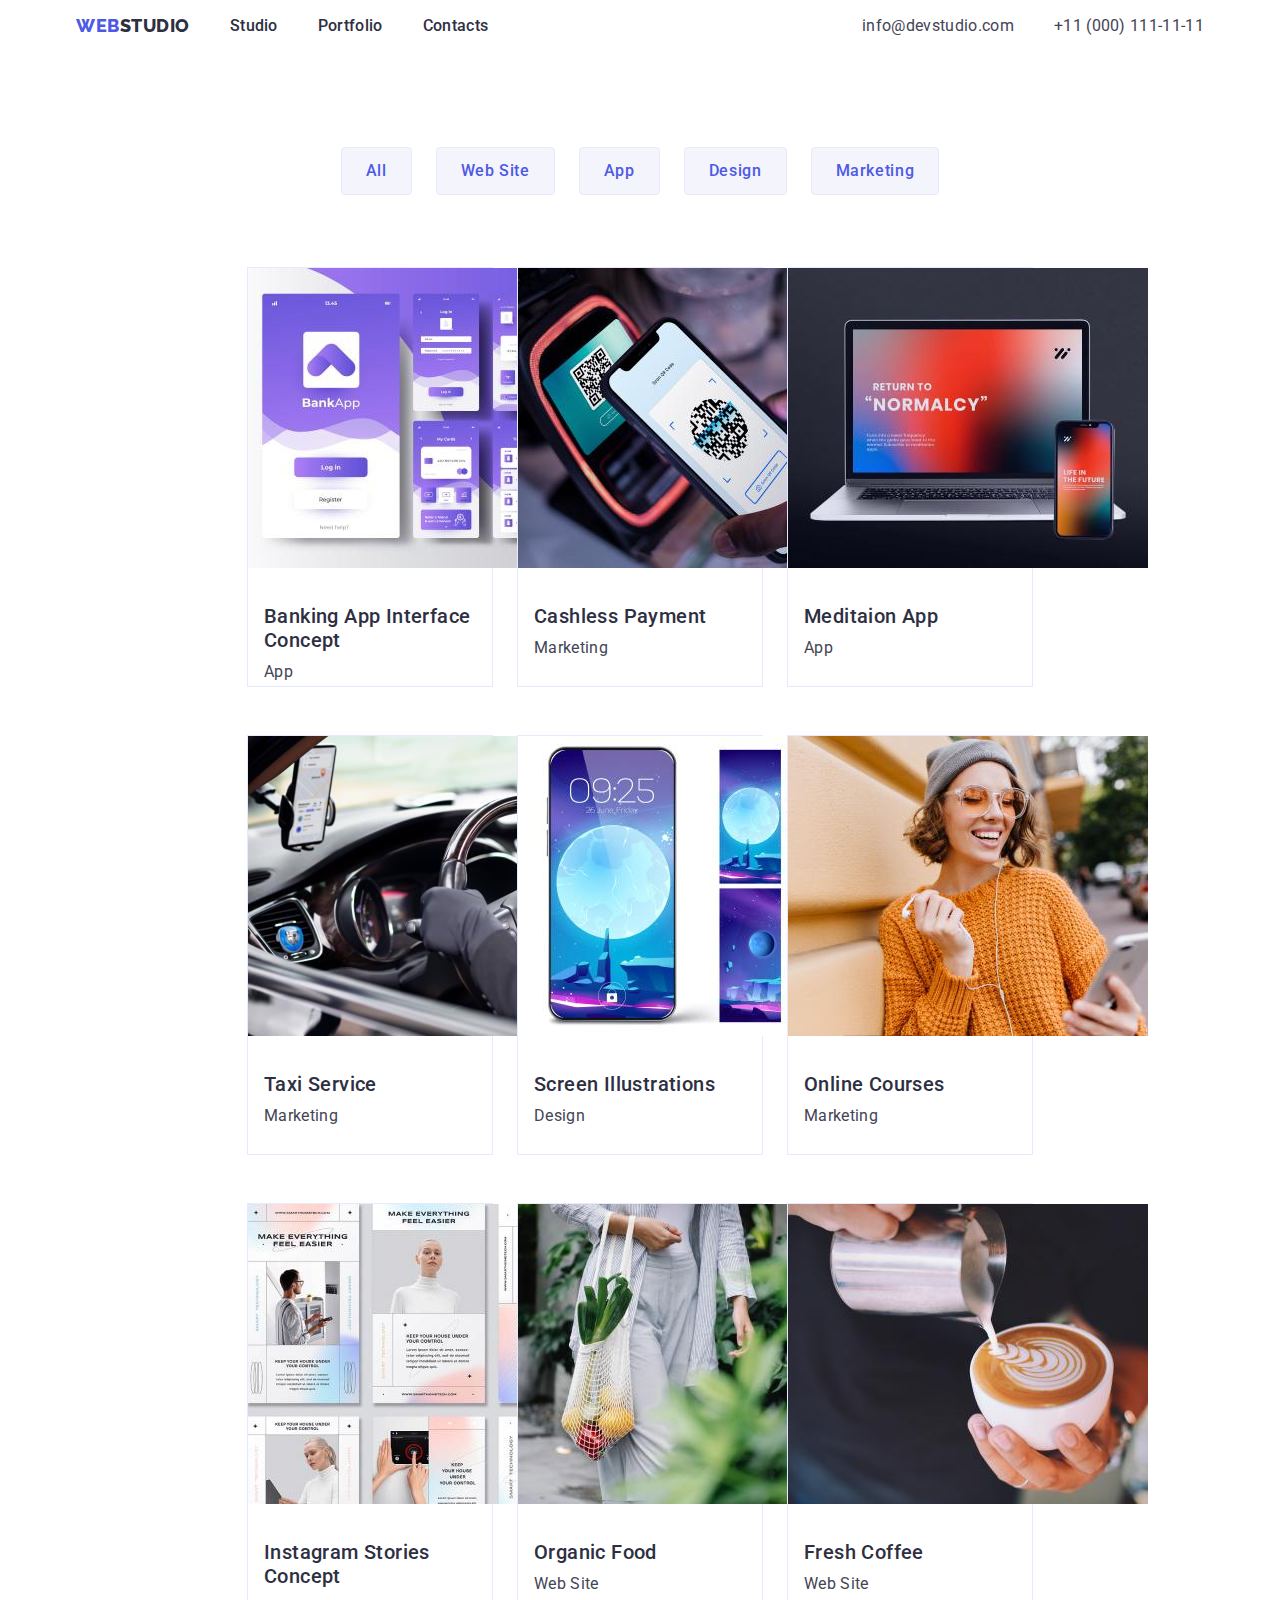
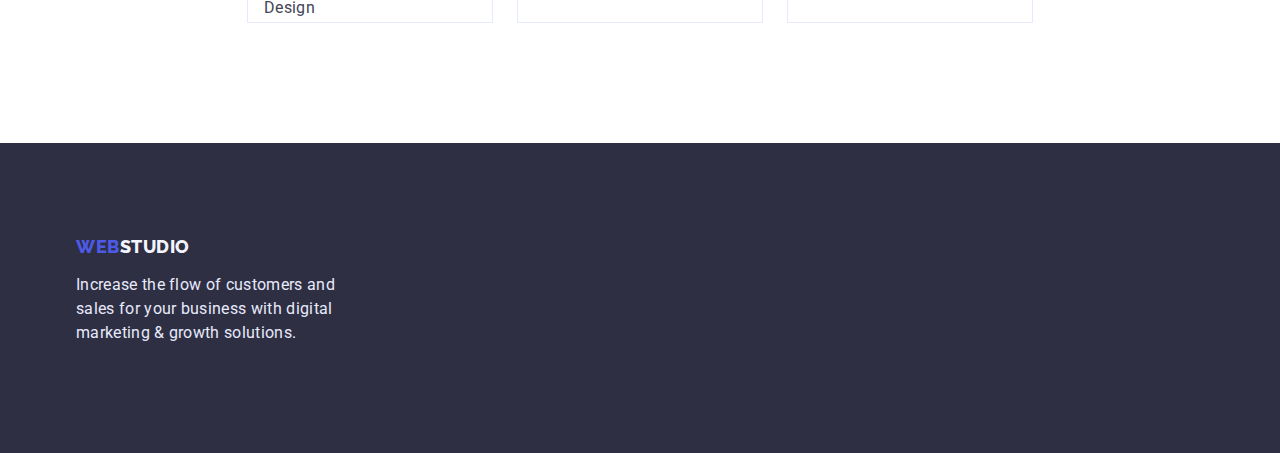
==== portfolio.html @ f9d50184 "flexes" ====
<!DOCTYPE html>
<html lang="en">

<head>
  <meta charset="UTF-8" />
  <meta http-equiv="X-UA-Compatible" content="IE=edge" />
  <meta name="viewport" content="width=device-width, initial-scale=1.0" />
  <title>WebStudio</title>
  <link type="text/css" rel="preconnect" href="https://fonts.gstatic.com" crossorigin />
  <link type="text/css" rel="stylesheet" href="./css/styles.css" />
  <link rel="stylesheet" href="node_modules/modern-normalize/modern-normalize.css">
</head>

<body>
  <!--Top line-->
  <header>
    <div class="container">
      <!-- Main navigation -->
      <nav>
        <a class="design-logo" href="./index.html">Web<span class="desing-logo-part">Studio</span></a>
        <ul class="main-nav-buttons">
          <li><a class="links" href="./studio.html">Studio</a></li>
          <li class="portfolio">
            <a class="links" href="./portfolio.html">Portfolio</a>
          </li>
          <li><a class="links" href="./contacts.html">Contacts</a></li>
        </ul>
        <address>
          <ul class="contacts">
            <li class="mail">
              <a class="links" href=" mailto:info@devstudio.com">info@devstudio.com</a>
            </li>
            <li class="tel">
              <a class="links" href="tel:+110001111111">+11 (000) 111-11-11</a>
            </li>
          </ul>
        </address>
      </nav>
      <!-- Contacts -->

    </div>
  </header>
  <!-- top buttons main  -->
  <main>
    <section>
      <div class="container">
        <h2 class="visually-hidden">Options panel</h2>
        <ul class="panel-buttons">
          <li><button class="optins-button" type="button">All</button></li>
          <li><button class="optins-button" type="button">Web Site</button></li>
          <li><button class="optins-button" type="button">App</button></li>
          <li><button class="optins-button" type="button">Design</button></li>
          <li><button class="optins-button" type="button">Marketing</button></li>
        </ul>
      </div>
    </section>
    <!-- Work Examples  -->
    <section>
      <div class="container">
        <h2 class="visually-hidden">Work Examples</h2>
        <ul class="work-examples">
          <li> <a>
              <img src="./images/apps.jpg" alt="Banking App Interface Concept" width="360" />
              <h3>Banking App Interface Concept</h3>
              <p>App</p>
            </a> </li>
          <li> <a>
              <img src="./images/marketing.jpg" alt="Cashless Payment" width="360" />
              <h3>Cashless Payment</h3>
              <p>Marketing</p>
            </a> </li>
          <li> <a>
              <img src="./images/meditation.jpg" alt="Meditation App" width="360" />
              <h3>Meditaion App</h3>
              <p>App</p>
            </a> </li>
          <li> <a>
              <img src="./images/taxiservice.jpg" alt="Taxi Service" width="360" />
              <h3>Taxi Service</h3>
              <p>Marketing</p>
            </a> </li>
          <li> <a>
              <img src="./images/screenil.jpg" alt="Screen Illustrations" width="360" />
              <h3>Screen Illustrations</h3>
              <p>Design</p>
            </a> </li>
          <li> <a>
              <img src="./images/onlinecourses.jpg" alt="Online Courses" width="360" />
              <h3>Online Courses</h3>
              <p>Marketing</p>
            </a> </li>
          <li> <a>
              <img src="./images/instagram.jpg" alt="Instagram Stories Concept" width="360" />
              <h3>Instagram Stories Concept</h3>
              <p>Design</p>
            </a> </li>
          <li> <a>
              <img src="./images/organicfood.jpg" alt="Organic Food" width="360" />
              <h3>Organic Food</h3>
              <p>Web Site</p>
            </a> </li>
          <li> <a>
              <img src="./images/freshcoffee.jpg" alt="Fresh Coffee" width="360" />
              <h3>Fresh Coffee</h3>
              <p>Web Site</p>
            </a> </li>
        </ul>
      </div>
    </section>
  </main>

  <footer>
    <div class="container">
      <a class="design-logo" href="./index.html">Web<span class="desing-logo-part2">Studio</span></a>
      <p class="footer-goal">
        Increase the flow of customers and sales for your business with digital
        marketing & growth solutions.
      </p>
    </div>
  </footer>
</body>


</html>
---- css/styles.css ----
@import url("https://fonts.googleapis.com/css2?family=Roboto:wght@400;500;700&display=swap");
@import url("https://fonts.googleapis.com/css2?family=Raleway:wght@800&display=swap");
* {
  box-sizing: border-box;
}
:root {
  --primary-brand: #4d5ae5;
  --dark: #2e2f42;
  --light: #f4f4fd;
  --text: #434455;
  --accent: #e7e9fc;
  --pressed-state: #404bbf;
}
body {
  background-color: white;
  margin: 0;
  font-family: "Roboto";
}
/*header*/
.container {
  width: 100%;
  max-width: 1158px;
  padding: 0 15px;
  margin: 0 auto;
}
header {
  width: 100%;
  top: 0;
  display: flex;
  align-items: center;
}

/*navigation*/

nav {
  display: flex;
  align-items: center;
  justify-content: space-around;
}
.design-logo {
  font-family: "Raleway";

  text-transform: uppercase;
  text-decoration: none;
  font-weight: 800;
  font-size: 18px;
  line-height: 21px;
  display: flex;
  align-items: center;
  letter-spacing: 0.03em;
  color: var(--primary-brand);
}

.desing-logo-part {
  text-decoration: none;
  display: flex;
  align-items: center;
  color: var(--dark);
}
.desing-logo-part2 {
  text-decoration: none;
  display: flex;
  align-items: center;
  color: var(--light);
}
.main-nav-buttons {
  display: flex;
  font-family: "Roboto";
  font-weight: 500;
  font-size: 16px;
  letter-spacing: 0.02em;
  list-style-type: none;
  cursor: pointer;
  flex-grow: 1;
  gap: 40px;
}

.main-nav-buttons .links {
  color: var(--dark);
}
.main-nav-buttons .links:active {
  color: var(--pressed-state);
  text-decoration: underline var(--pressed-state);
}

.links {
  text-decoration-line: none;
}

/*contacts*/
.contacts {
  font-size: 16px;
  letter-spacing: 0.02em;
  align-items: center;
  display: flex;
  list-style-type: none;
  margin: 0;
  padding: 0;
}

.contacts .mail {
  margin-right: 40px;
}
.contacts a {
  font-style: normal;
  color: var(--text);
}
.contacts a:active {
  color: var(--pressed-state);
}
/*section*/
.section1 {
  display: flex;
  background-color: var(--dark);
  height: 600px;
  align-items: center;
  justify-content: center;
  flex-direction: column;
}
h1 {
  width: 511px;
  font-weight: 700;
  font-size: 56px;
  line-height: 60px;
  text-align: center;
  letter-spacing: 0.02em;
  color: white;
  margin: 0 auto 48px auto;
}
.order-button {
  width: 159px;
  height: 56px;
  font-family: "Roboto";
  margin: auto;
  font-weight: 500;
  font-size: 16px;
  display: flex;
  background: var(--primary-brand);
  box-shadow: 0px 4px 4px rgba(0, 0, 0, 0.15);
  cursor: pointer;
  border-radius: 4px;
  align-items: center;
  justify-content: center;
  color: white;
  padding: 0;
  border: 0;
}
.order-button:hover {
  background-color: var(--pressed-state);
}
.visually-hidden {
  position: absolute;
  width: 1px;
  height: 1px;
  margin: -1px;
  border: 0;
  padding: 0;
  white-space: nowrap;
  clip-path: inset(100%);
  clip: rect(0 0 0 0);
  overflow: hidden;
}
.adv-list {
  display: flex;
  list-style-type: none;
  justify-content: center;
  gap: 24px;
  padding: 120px 0;
}
h2 {
  font-weight: 700;
  font-size: 36px;
  line-height: 40px;
  text-align: center;
  letter-spacing: 0.02em;
  text-transform: capitalize;
  color: var(--dark);
}

.avd-inf {
  font-size: 16px;
  line-height: 24px;
  letter-spacing: 0.02em;
  color: var(--text);
  padding: 0px;
}
/*Services*/
/*section3*/
.options-title {
  text-transform: capitalize;
  text-align: center;
  margin-bottom: 72px;
}
.options-list {
  padding: 0;
  justify-content: center;
  gap: 24px;
  list-style-type: none;
  display: flex;
}
.options-img {
  box-sizing: border-box;
  background-blend-mode: soft-light, normal;
  border: 1px solid var(--accent);
}
/*Our team*/
/*section4*/
#our-team {
  background-color: var(--light);
  padding: 120px 0;
}
.team-title {
  text-transform: capitalize;
  margin: 0 0 72px 0;
}
.team-list {
  list-style-type: none;
  justify-content: center;
  display: flex;
  margin: 0 156px;
  padding: 0;
}
.team-list li {
  text-align: center;
  margin: 0 12px;
  background: white;
  box-shadow: 0px 1px 6px rgba(46, 47, 66, 0.08),
    0px 1px 1px rgba(46, 47, 66, 0.16), 0px 2px 1px rgba(46, 47, 66, 0.08);
  border-radius: 0px 0px 4px 4px;
}
.team-list h3 {
  font-weight: 500;
  font-size: 20px;
  line-height: 24px;
  color: var(--dark);
}
.team-list p {
  font-size: 16px;
  line-height: 24px;
  color: var(--text);
}
/*footer*/
footer {
  height: 310px;
  background: var(--dark);
  align-items: center;
  display: flex;
}
.footer-goal {
  width: 264px;
  font-size: 16px;
  line-height: 24px;
  letter-spacing: 0.02em;
  color: var(--accent);
}
/*PORTFOLIO*/
.panel-buttons {
  list-style-type: none;
  justify-content: center;
  display: flex;
  flex-direction: row;
  align-items: flex-start;
  padding: 0px;
  gap: 24px;
  margin: 96px 0 72px 0;
}
.optins-button {
  padding: 12px 24px;
  height: 48px;
  background: var(--light);
  border: 1px solid var(--accent);
  border-radius: 4px;
  /*text button*/
  font-family: "Roboto";

  font-weight: 500;
  font-size: 16px;
  line-height: 24px;
  display: flex;
  align-items: center;
  text-align: center;
  letter-spacing: 0.04em;
  color: var(--primary-brand);
}
.optins-button:hover {
  background-color: var(--pressed-state);
  color: white;
  cursor: pointer;
}

.work-examples {
  width: calc(100% - 312px);
  flex-wrap: wrap;
  list-style-type: none;
  justify-content: center;
  display: flex;
  margin: 0 156px 72px 156px;
  padding: 0;
}
.work-examples li {
  width: calc(100% / 3 - 26px);
  height: 420px;
  margin: 0 12px;
  box-sizing: border-box;
  background: white;
  border: 1px solid var(--accent);
  margin-bottom: 48px;
}
.work-examples h3 {
  margin: 32px 0 8px 16px;
  font-weight: 500;
  font-size: 20px;
  line-height: 24px;
  letter-spacing: 0.02em;
  color: var(--dark);
}
.work-examples p {
  margin: 0 0 32px 16px;
  font-size: 16px;
  line-height: 24px;
  letter-spacing: 0.02em;
  color: var(--text);
}
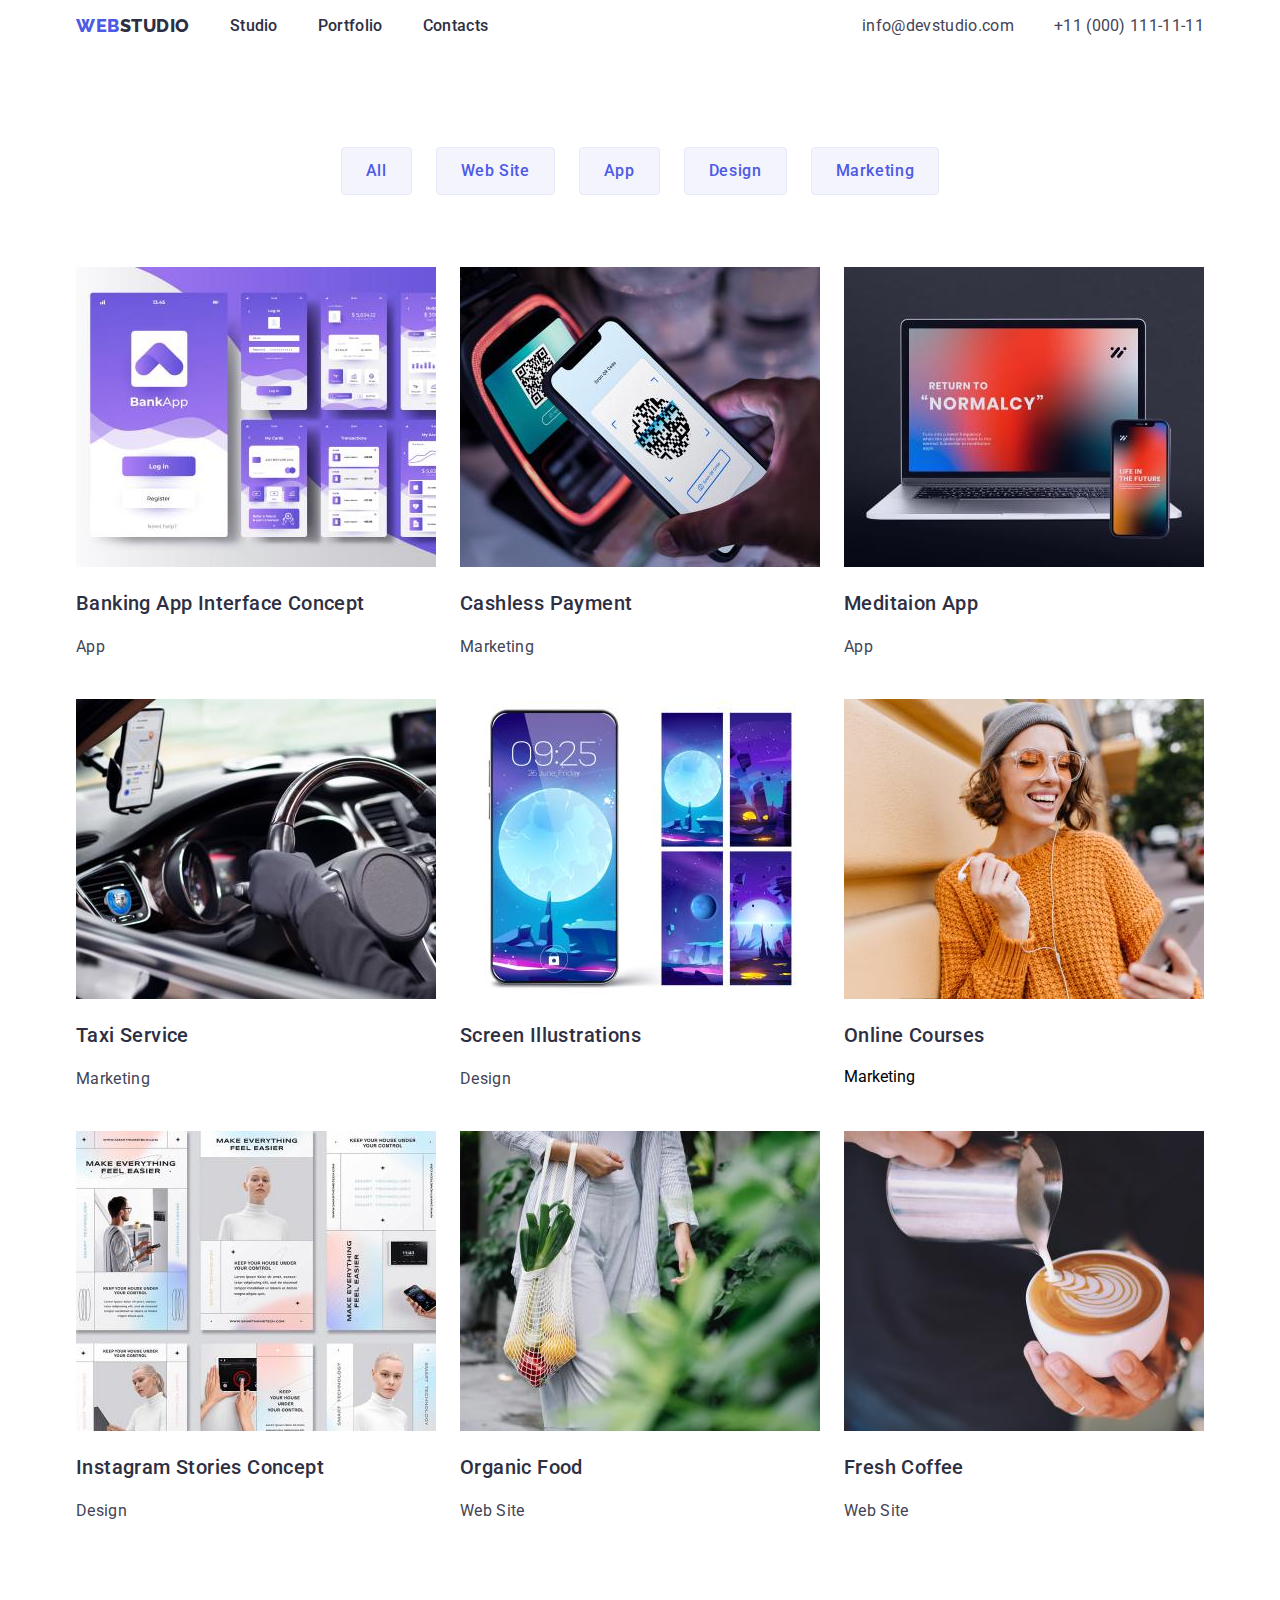
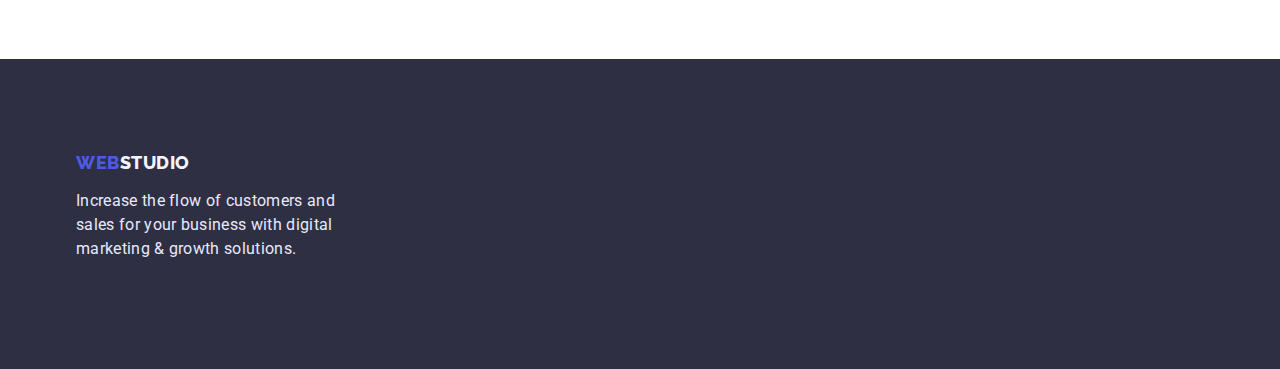
==== commit 4ca6dbff: "finish" ====
--- a/portfolio.html
+++ b/portfolio.html
@@ -59,51 +59,81 @@
       <div class="container">
         <h2 class="visually-hidden">Work Examples</h2>
         <ul class="work-examples">
-          <li> <a>
-              <img src="./images/apps.jpg" alt="Banking App Interface Concept" width="360" />
-              <h3>Banking App Interface Concept</h3>
-              <p>App</p>
-            </a> </li>
-          <li> <a>
-              <img src="./images/marketing.jpg" alt="Cashless Payment" width="360" />
-              <h3>Cashless Payment</h3>
-              <p>Marketing</p>
-            </a> </li>
-          <li> <a>
-              <img src="./images/meditation.jpg" alt="Meditation App" width="360" />
-              <h3>Meditaion App</h3>
-              <p>App</p>
-            </a> </li>
-          <li> <a>
-              <img src="./images/taxiservice.jpg" alt="Taxi Service" width="360" />
-              <h3>Taxi Service</h3>
-              <p>Marketing</p>
-            </a> </li>
-          <li> <a>
-              <img src="./images/screenil.jpg" alt="Screen Illustrations" width="360" />
-              <h3>Screen Illustrations</h3>
-              <p>Design</p>
-            </a> </li>
-          <li> <a>
-              <img src="./images/onlinecourses.jpg" alt="Online Courses" width="360" />
-              <h3>Online Courses</h3>
-              <p>Marketing</p>
-            </a> </li>
-          <li> <a>
-              <img src="./images/instagram.jpg" alt="Instagram Stories Concept" width="360" />
-              <h3>Instagram Stories Concept</h3>
-              <p>Design</p>
-            </a> </li>
-          <li> <a>
-              <img src="./images/organicfood.jpg" alt="Organic Food" width="360" />
-              <h3>Organic Food</h3>
-              <p>Web Site</p>
-            </a> </li>
-          <li> <a>
-              <img src="./images/freshcoffee.jpg" alt="Fresh Coffee" width="360" />
-              <h3>Fresh Coffee</h3>
-              <p>Web Site</p>
-            </a> </li>
+          <li>
+            <div class="work-item"><a>
+                <img src="./images/apps.jpg" alt="Banking App Interface Concept" width="360" />
+                <h3 class="work-item-title">Banking App Interface Concept</h3>
+                <p class="work-item-sphere">App</p>
+              </a>
+            </div>
+          </li>
+          <li>
+            <div class="work-item"><a>
+                <img src="./images/marketing.jpg" alt="Cashless Payment" width="360" />
+                <h3 class="work-item-title">Cashless Payment</h3>
+                <p class="work-item-sphere">Marketing</p>
+              </a>
+            </div>
+          </li>
+          <li>
+            <div class="work-item"> <a>
+                <img src="./images/meditation.jpg" alt="Meditation App" width="360" />
+                <h3 class="work-item-title">Meditaion App</h3>
+                <p class="work-item-sphere">App</p>
+              </a>
+            </div>
+          </li>
+          <li>
+            <div class="work-item"> <a>
+                <img src="./images/taxiservice.jpg" alt="Taxi Service" width="360" />
+                <h3 class="work-item-title">Taxi Service</h3>
+                <p class="work-item-sphere">Marketing</p>
+              </a>
+            </div>
+          </li>
+          <li>
+            <div class="work-item"><a>
+                <img src="./images/screenil.jpg" alt="Screen Illustrations" width="360" />
+                <h3 class="work-item-title">Screen Illustrations</h3>
+                <p class="work-item-sphere">Design</p>
+              </a>
+            </div>
+          </li>
+          <li>
+            <div class="work-item">
+              <a>
+                <img src="./images/onlinecourses.jpg" alt="Online Courses" width="360" />
+                <h3 class="work-item-title">Online Courses</h3>
+                <p class="work-item-sphere">
+
+
+            </div>Marketing</p>
+            </a>
+          </li>
+          <li>
+            <div class="work-item"><a>
+                <img src="./images/instagram.jpg" alt="Instagram Stories Concept" width="360" />
+                <h3 class="work-item-title">Instagram Stories Concept</h3>
+                <p class="work-item-sphere">Design</p>
+              </a>
+            </div>
+          </li>
+          <li>
+            <div class="work-item"> <a>
+                <img src="./images/organicfood.jpg" alt="Organic Food" width="360" />
+                <h3 class="work-item-title">Organic Food</h3>
+                <p class="work-item-sphere">Web Site</p>
+              </a>
+            </div>
+          </li>
+          <li>
+            <div class="work-item"><a>
+                <img src="./images/freshcoffee.jpg" alt="Fresh Coffee" width="360" />
+                <h3 class="work-item-title">Fresh Coffee</h3>
+                <p class="work-item-sphere">Web Site</p>
+              </a>
+            </div>
+          </li>
         </ul>
       </div>
     </section>
--- a/css/styles.css
+++ b/css/styles.css
@@ -186,7 +186,7 @@
 }
 /*Services*/
 /*section3*/
-.options-title {
+h2 {
   text-transform: capitalize;
   text-align: center;
   margin-bottom: 72px;
@@ -205,36 +205,34 @@
 }
 /*Our team*/
 /*section4*/
-#our-team {
+#team-members-section {
+  margin-top: 120px;
+  padding: 120px 0 120px 0;
   background-color: var(--light);
-  padding: 120px 0;
-}
-.team-title {
-  text-transform: capitalize;
-  margin: 0 0 72px 0;
-}
-.team-list {
-  list-style-type: none;
-  justify-content: center;
-  display: flex;
-  margin: 0 156px;
-  padding: 0;
-}
-.team-list li {
-  text-align: center;
-  margin: 0 12px;
+}
+.team-members-list {
+  padding: 0;
+  justify-content: center;
+  gap: 24px;
+  list-style-type: none;
+  display: flex;
+  flex-wrap: wrap;
+}
+.member {
+  padding-bottom: 32px;
+  text-align: center;
   background: white;
   box-shadow: 0px 1px 6px rgba(46, 47, 66, 0.08),
     0px 1px 1px rgba(46, 47, 66, 0.16), 0px 2px 1px rgba(46, 47, 66, 0.08);
   border-radius: 0px 0px 4px 4px;
 }
-.team-list h3 {
+.member-name {
   font-weight: 500;
   font-size: 20px;
   line-height: 24px;
   color: var(--dark);
 }
-.team-list p {
+.member-job {
   font-size: 16px;
   line-height: 24px;
   color: var(--text);
@@ -289,33 +287,27 @@
 }
 
 .work-examples {
-  width: calc(100% - 312px);
+  padding: 0;
+  justify-content: center;
+  gap: 24px;
+  list-style-type: none;
+  display: flex;
   flex-wrap: wrap;
-  list-style-type: none;
-  justify-content: center;
-  display: flex;
-  margin: 0 156px 72px 156px;
-  padding: 0;
-}
-.work-examples li {
-  width: calc(100% / 3 - 26px);
-  height: 420px;
-  margin: 0 12px;
-  box-sizing: border-box;
+  margin-bottom: 120px;
+}
+.work-item {
+  flex-basis: calc((100% - 48px) / 3);
   background: white;
-  border: 1px solid var(--accent);
-  margin-bottom: 48px;
-}
-.work-examples h3 {
-  margin: 32px 0 8px 16px;
+  border: 0 solid var(--accent);
+}
+.work-item-title {
   font-weight: 500;
   font-size: 20px;
   line-height: 24px;
   letter-spacing: 0.02em;
   color: var(--dark);
 }
-.work-examples p {
-  margin: 0 0 32px 16px;
+.work-item-sphere {
   font-size: 16px;
   line-height: 24px;
   letter-spacing: 0.02em;
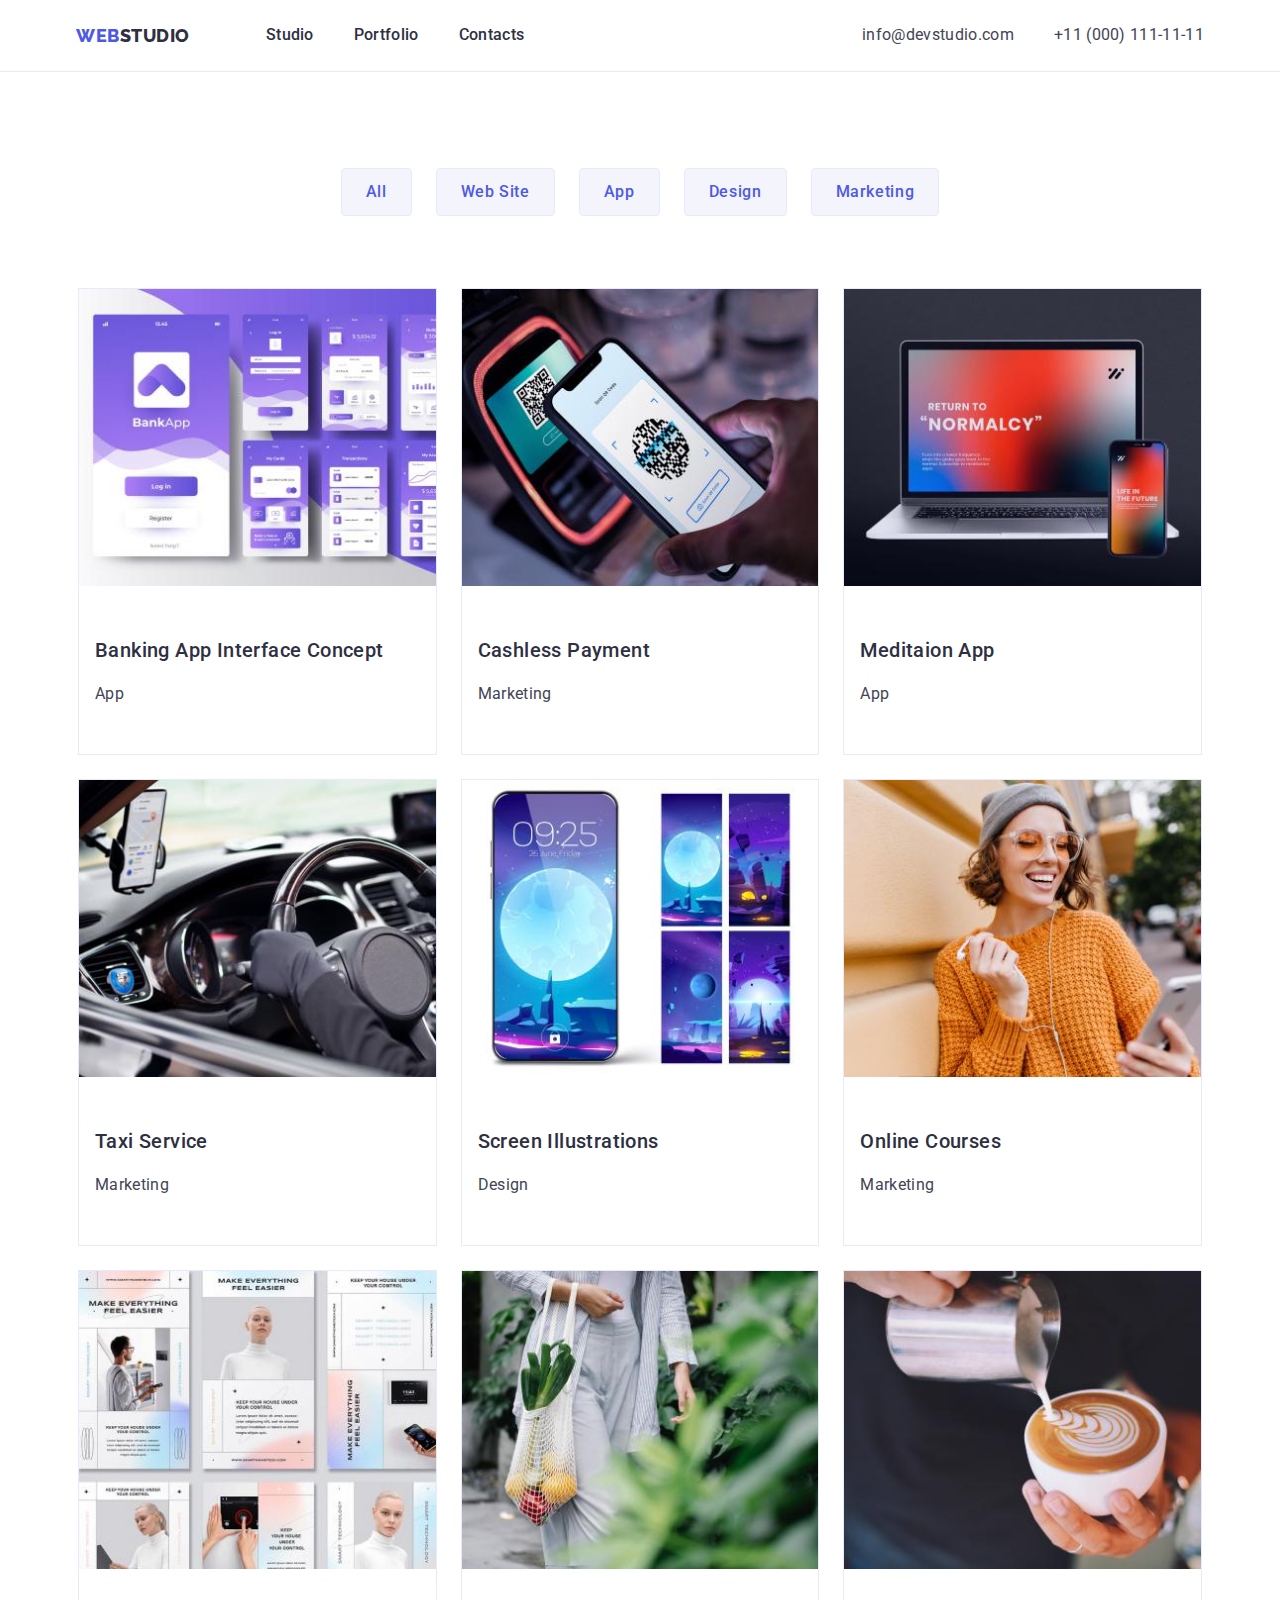
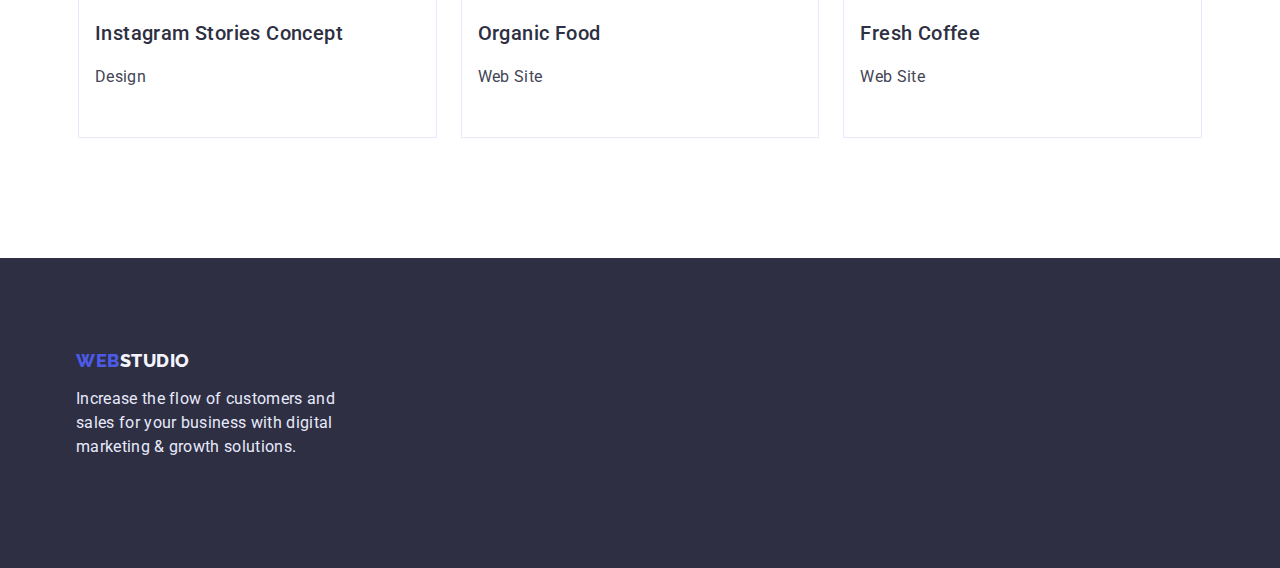
==== commit 8f004750: "changes" ====
--- a/portfolio.html
+++ b/portfolio.html
@@ -8,7 +8,7 @@
   <title>WebStudio</title>
   <link type="text/css" rel="preconnect" href="https://fonts.gstatic.com" crossorigin />
   <link type="text/css" rel="stylesheet" href="./css/styles.css" />
-  <link rel="stylesheet" href="node_modules/modern-normalize/modern-normalize.css">
+
 </head>
 
 <body>
@@ -44,7 +44,7 @@
   <main>
     <section>
       <div class="container">
-        <h2 class="visually-hidden">Options panel</h2>
+        <h2 class="visually-hidden">Work Examples</h2>
         <ul class="panel-buttons">
           <li><button class="optins-button" type="button">All</button></li>
           <li><button class="optins-button" type="button">Web Site</button></li>
@@ -52,87 +52,97 @@
           <li><button class="optins-button" type="button">Design</button></li>
           <li><button class="optins-button" type="button">Marketing</button></li>
         </ul>
-      </div>
-    </section>
-    <!-- Work Examples  -->
-    <section>
-      <div class="container">
-        <h2 class="visually-hidden">Work Examples</h2>
+        <!-- Work Examples  -->
         <ul class="work-examples">
-          <li>
-            <div class="work-item"><a>
-                <img src="./images/apps.jpg" alt="Banking App Interface Concept" width="360" />
+          <li class="work-item">
+            <a>
+              <img src="./images/apps.jpg" alt="Banking App Interface Concept" width="360" />
+              <div class="work-description">
                 <h3 class="work-item-title">Banking App Interface Concept</h3>
                 <p class="work-item-sphere">App</p>
-              </a>
-            </div>
+              </div>
+            </a>
+
           </li>
-          <li>
-            <div class="work-item"><a>
-                <img src="./images/marketing.jpg" alt="Cashless Payment" width="360" />
+          <li class="work-item">
+            <a>
+              <img src="./images/marketing.jpg" alt="Cashless Payment" width="360" />
+              <div class="work-description">
                 <h3 class="work-item-title">Cashless Payment</h3>
                 <p class="work-item-sphere">Marketing</p>
-              </a>
-            </div>
+              </div>
+            </a>
+
           </li>
-          <li>
-            <div class="work-item"> <a>
-                <img src="./images/meditation.jpg" alt="Meditation App" width="360" />
+          <li class="work-item">
+            <a>
+              <img src="./images/meditation.jpg" alt="Meditation App" width="360" />
+              <div class="work-description">
                 <h3 class="work-item-title">Meditaion App</h3>
                 <p class="work-item-sphere">App</p>
-              </a>
-            </div>
+              </div>
+            </a>
+
           </li>
-          <li>
-            <div class="work-item"> <a>
-                <img src="./images/taxiservice.jpg" alt="Taxi Service" width="360" />
+          <li class="work-item">
+            <a>
+              <img src="./images/taxiservice.jpg" alt="Taxi Service" width="360" />
+              <div class="work-description">
                 <h3 class="work-item-title">Taxi Service</h3>
                 <p class="work-item-sphere">Marketing</p>
-              </a>
-            </div>
+              </div>
+            </a>
+
           </li>
-          <li>
-            <div class="work-item"><a>
-                <img src="./images/screenil.jpg" alt="Screen Illustrations" width="360" />
+          <li class="work-item">
+            <a>
+              <img src="./images/screenil.jpg" alt="Screen Illustrations" width="360" />
+              <div class="work-description">
                 <h3 class="work-item-title">Screen Illustrations</h3>
                 <p class="work-item-sphere">Design</p>
-              </a>
-            </div>
+              </div>
+            </a>
+
           </li>
-          <li>
-            <div class="work-item">
-              <a>
-                <img src="./images/onlinecourses.jpg" alt="Online Courses" width="360" />
+          <li class="work-item">
+
+            <a>
+              <img src="./images/onlinecourses.jpg" alt="Online Courses" width="360" />
+              <div class="work-description">
                 <h3 class="work-item-title">Online Courses</h3>
-                <p class="work-item-sphere">
-
-
-            </div>Marketing</p>
+                <p class="work-item-sphere">Marketing</p>
+              </div>
             </a>
           </li>
-          <li>
-            <div class="work-item"><a>
-                <img src="./images/instagram.jpg" alt="Instagram Stories Concept" width="360" />
+          <li class="work-item">
+            <a>
+              <img src="./images/instagram.jpg" alt="Instagram Stories Concept" width="360" />
+              <div class="work-description">
                 <h3 class="work-item-title">Instagram Stories Concept</h3>
                 <p class="work-item-sphere">Design</p>
-              </a>
-            </div>
+              </div>
+            </a>
+
           </li>
-          <li>
-            <div class="work-item"> <a>
-                <img src="./images/organicfood.jpg" alt="Organic Food" width="360" />
+          <li class="work-item">
+            <a>
+              <img src="./images/organicfood.jpg" alt="Organic Food" width="360" />
+              <div class="work-description">
                 <h3 class="work-item-title">Organic Food</h3>
                 <p class="work-item-sphere">Web Site</p>
-              </a>
-            </div>
+              </div>
+            </a>
+
           </li>
-          <li>
-            <div class="work-item"><a>
-                <img src="./images/freshcoffee.jpg" alt="Fresh Coffee" width="360" />
+          <li class="work-item">
+            <a>
+              <img src="./images/freshcoffee.jpg" alt="Fresh Coffee" width="360" />
+              <div class="work-description">
                 <h3 class="work-item-title">Fresh Coffee</h3>
                 <p class="work-item-sphere">Web Site</p>
-              </a>
-            </div>
+              </div>
+            </a>
+
           </li>
         </ul>
       </div>
--- a/css/styles.css
+++ b/css/styles.css
@@ -1,5 +1,6 @@
 @import url("https://fonts.googleapis.com/css2?family=Roboto:wght@400;500;700&display=swap");
 @import url("https://fonts.googleapis.com/css2?family=Raleway:wght@800&display=swap");
+@import url("https://cdnjs.cloudflare.com/ajax/libs/modern-normalize/1.1.0/modern-normalize.min.css");
 * {
   box-sizing: border-box;
 }
@@ -16,6 +17,15 @@
   margin: 0;
   font-family: "Roboto";
 }
+ul {
+  margin: 0;
+  padding: 0;
+}
+img {
+  display: block;
+  max-width: 100%;
+  height: auto;
+}
 /*header*/
 .container {
   width: 100%;
@@ -23,11 +33,16 @@
   padding: 0 15px;
   margin: 0 auto;
 }
+#header-container {
+  display: flex;
+  justify-content: space-between;
+}
 header {
   width: 100%;
-  top: 0;
-  display: flex;
-  align-items: center;
+  display: flex;
+  align-items: center;
+  height: 72px;
+  border-bottom: 1px solid var(--accent);
 }
 
 /*navigation*/
@@ -39,7 +54,7 @@
 }
 .design-logo {
   font-family: "Raleway";
-
+  margin-right: 76px;
   text-transform: uppercase;
   text-decoration: none;
   font-weight: 800;
@@ -94,8 +109,6 @@
   align-items: center;
   display: flex;
   list-style-type: none;
-  margin: 0;
-  padding: 0;
 }
 
 .contacts .mail {
@@ -112,13 +125,12 @@
 .section1 {
   display: flex;
   background-color: var(--dark);
-  height: 600px;
+  padding: 188px 472px;
   align-items: center;
   justify-content: center;
   flex-direction: column;
 }
 h1 {
-  width: 511px;
   font-weight: 700;
   font-size: 56px;
   line-height: 60px;
@@ -186,13 +198,15 @@
 }
 /*Services*/
 /*section3*/
+#section3 {
+  padding-bottom: 120px;
+}
 h2 {
   text-transform: capitalize;
   text-align: center;
   margin-bottom: 72px;
 }
 .options-list {
-  padding: 0;
   justify-content: center;
   gap: 24px;
   list-style-type: none;
@@ -206,12 +220,10 @@
 /*Our team*/
 /*section4*/
 #team-members-section {
-  margin-top: 120px;
-  padding: 120px 0 120px 0;
+  padding: 120px 0;
   background-color: var(--light);
 }
 .team-members-list {
-  padding: 0;
   justify-content: center;
   gap: 24px;
   list-style-type: none;
@@ -287,7 +299,6 @@
 }
 
 .work-examples {
-  padding: 0;
   justify-content: center;
   gap: 24px;
   list-style-type: none;
@@ -296,9 +307,9 @@
   margin-bottom: 120px;
 }
 .work-item {
-  flex-basis: calc((100% - 48px) / 3);
+  flex-basis: calc((100% - 52px) / 3);
   background: white;
-  border: 0 solid var(--accent);
+  border: 1px solid var(--accent);
 }
 .work-item-title {
   font-weight: 500;
@@ -313,3 +324,6 @@
   letter-spacing: 0.02em;
   color: var(--text);
 }
+.work-description {
+  padding: 32px 0 32px 16px;
+}
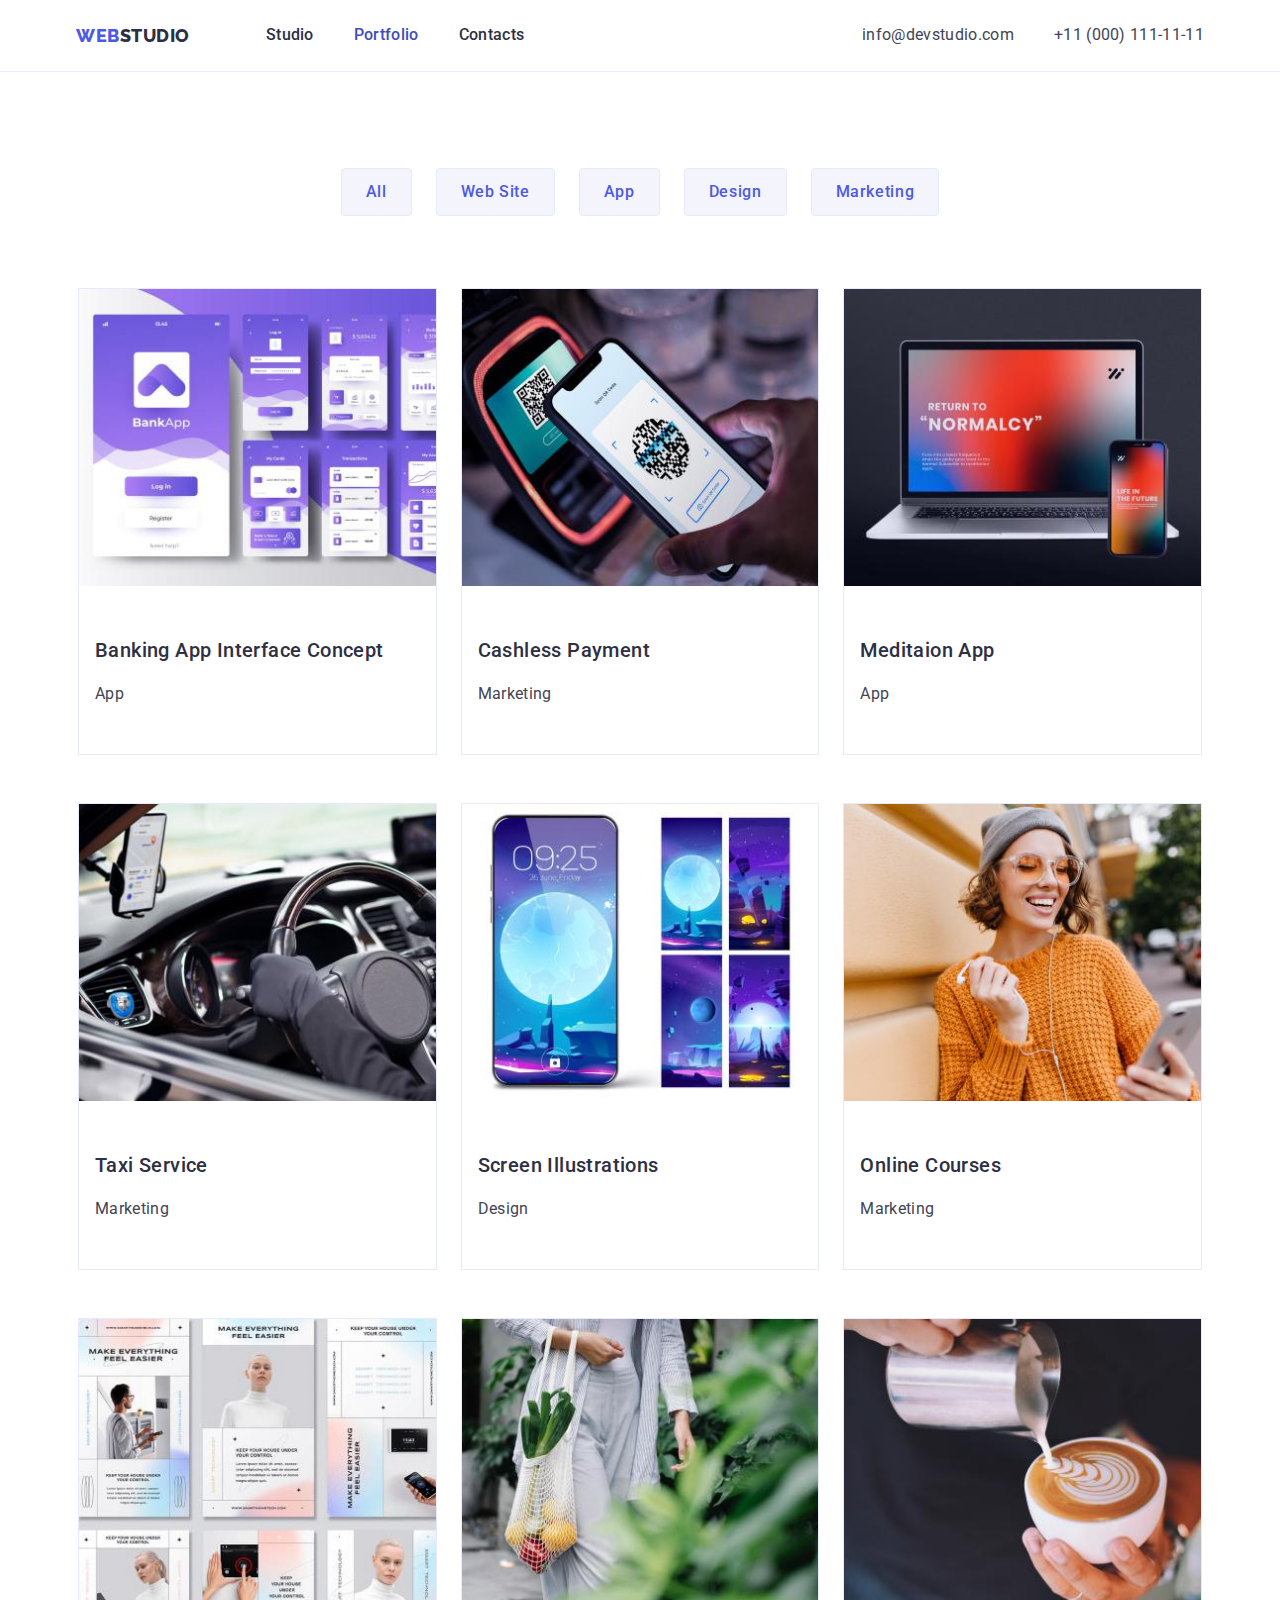
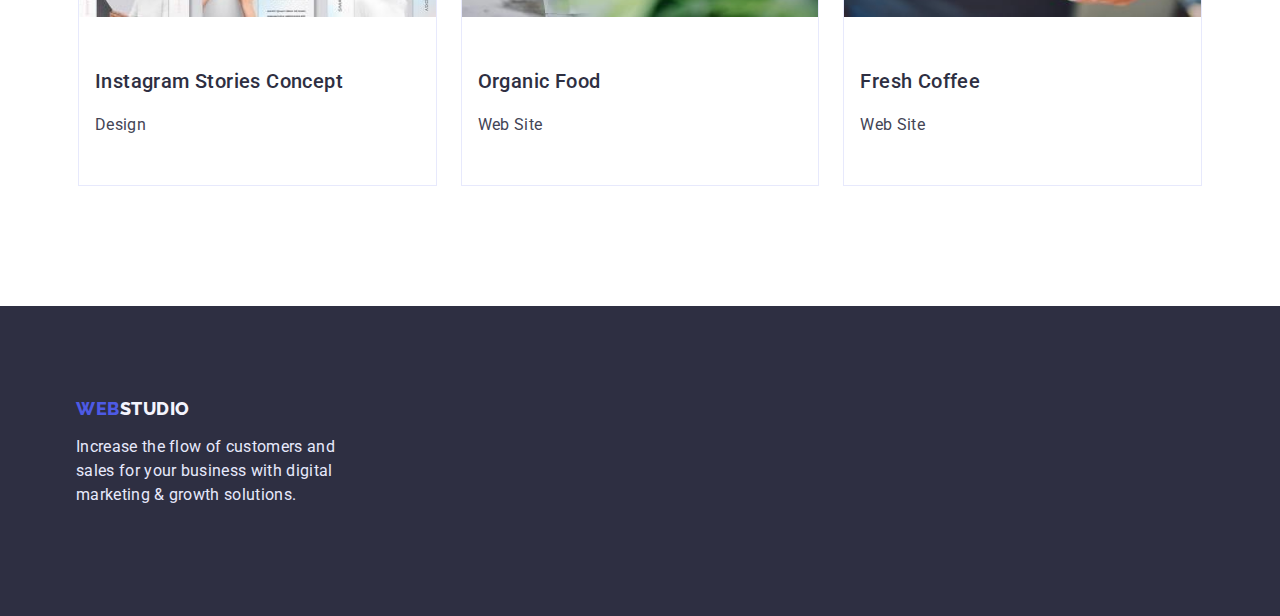
==== commit 7e30292b: "CHANGES" ====
--- a/portfolio.html
+++ b/portfolio.html
@@ -19,9 +19,9 @@
       <nav>
         <a class="design-logo" href="./index.html">Web<span class="desing-logo-part">Studio</span></a>
         <ul class="main-nav-buttons">
-          <li><a class="links" href="./studio.html">Studio</a></li>
+          <li><a class="links" href="./index.html">Studio</a></li>
           <li class="portfolio">
-            <a class="links" href="./portfolio.html">Portfolio</a>
+            <a class="links current" href="./portfolio.html">Portfolio</a>
           </li>
           <li><a class="links" href="./contacts.html">Contacts</a></li>
         </ul>
--- a/css/styles.css
+++ b/css/styles.css
@@ -101,7 +101,9 @@
 .links {
   text-decoration-line: none;
 }
-
+.links.current {
+  color: var(--pressed-state);
+}
 /*contacts*/
 .contacts {
   font-size: 16px;
@@ -300,7 +302,8 @@
 
 .work-examples {
   justify-content: center;
-  gap: 24px;
+  row-gap: 48px;
+  column-gap: 24px;
   list-style-type: none;
   display: flex;
   flex-wrap: wrap;
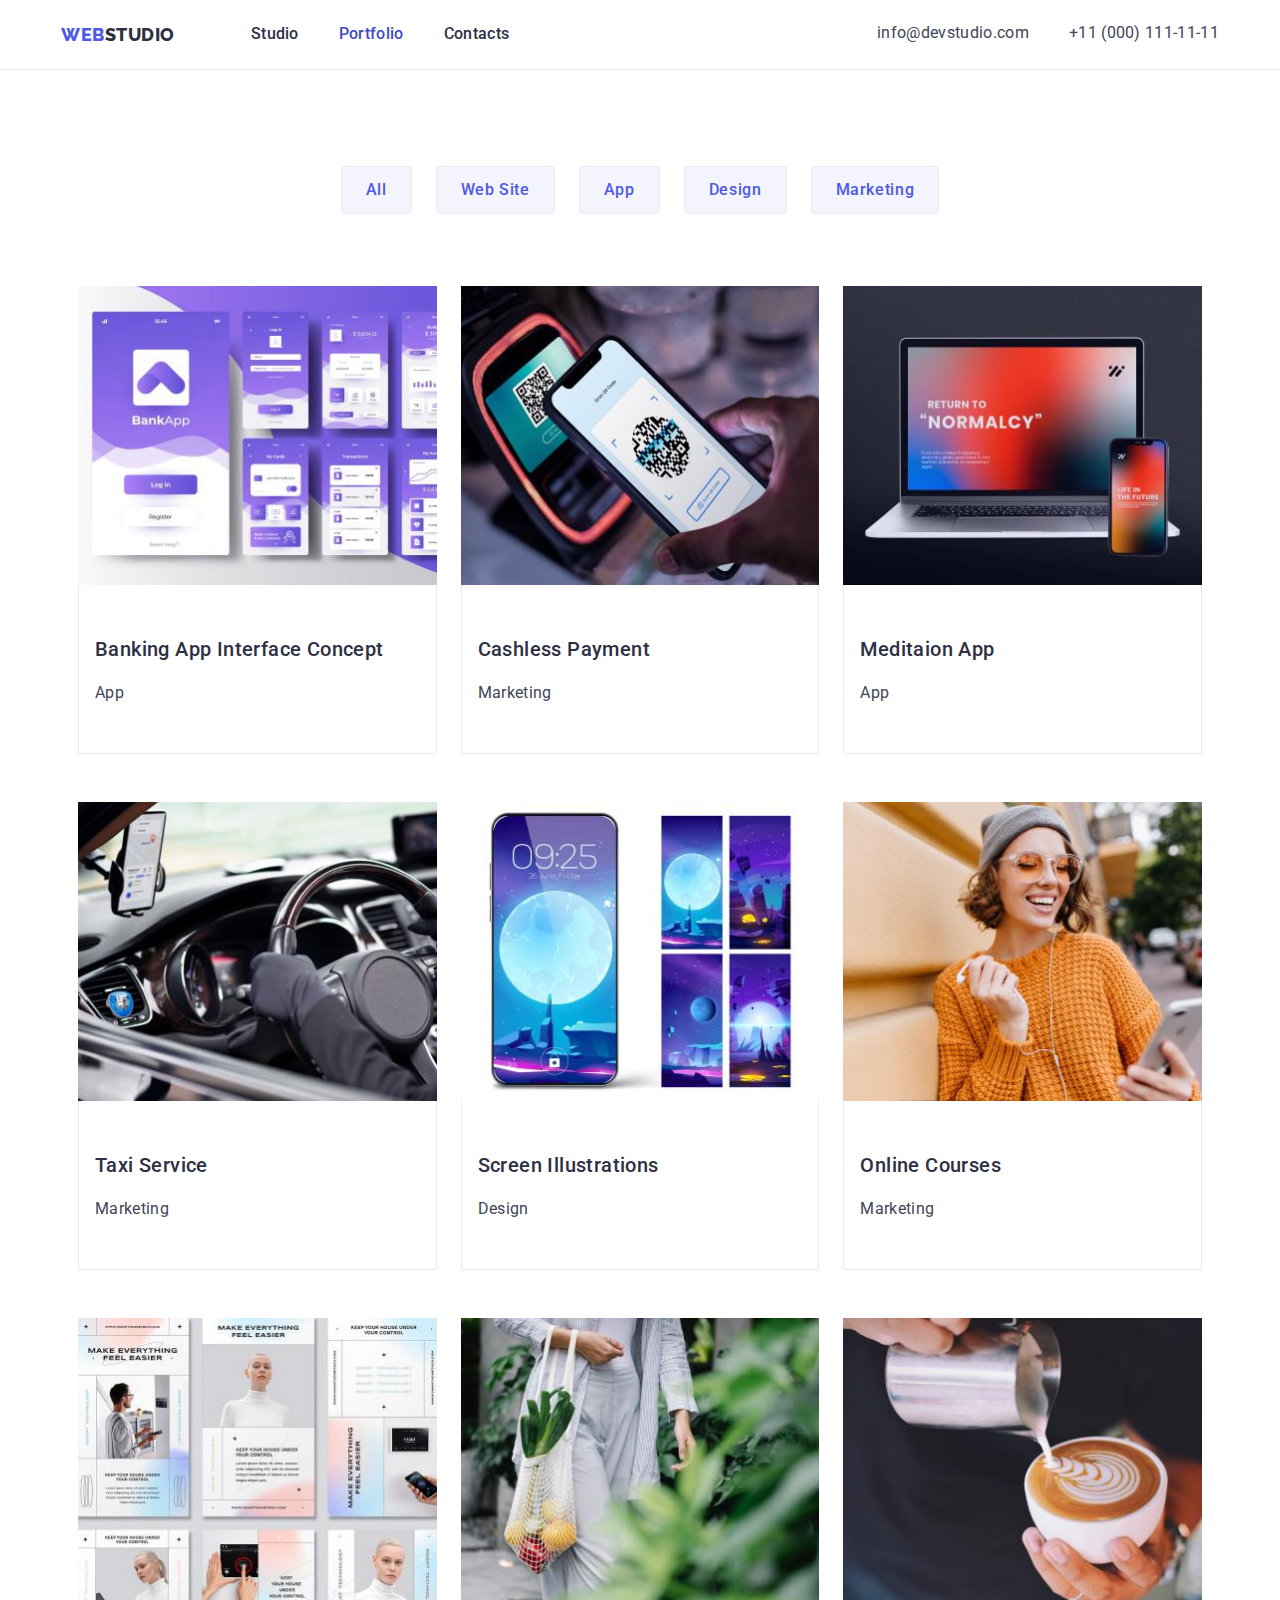
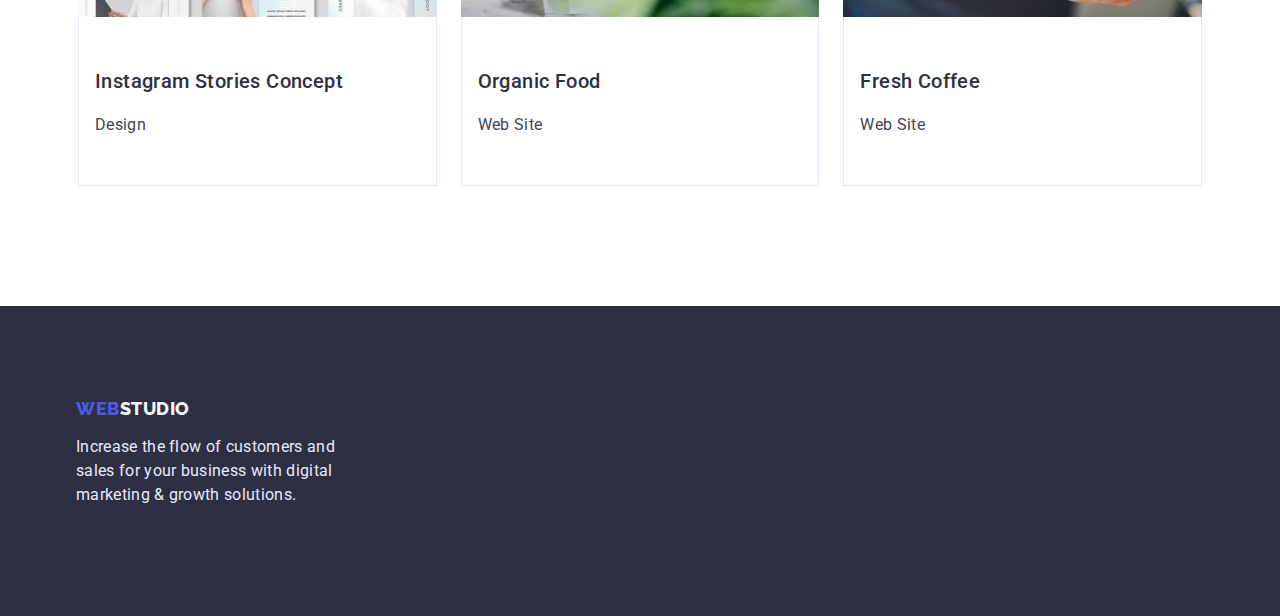
==== commit 33cb372f: "changes 14.02" ====
--- a/portfolio.html
+++ b/portfolio.html
@@ -13,29 +13,30 @@
 
 <body>
   <!--Top line-->
+  <!--Top line-->
   <header>
-    <div class="container">
+    <div class="container" id="header-container">
       <!-- Main navigation -->
       <nav>
         <a class="design-logo" href="./index.html">Web<span class="desing-logo-part">Studio</span></a>
         <ul class="main-nav-buttons">
-          <li><a class="links" href="./index.html">Studio</a></li>
+          <li><a class="links " href="./index.html">Studio</a></li>
           <li class="portfolio">
             <a class="links current" href="./portfolio.html">Portfolio</a>
           </li>
           <li><a class="links" href="./contacts.html">Contacts</a></li>
         </ul>
-        <address>
-          <ul class="contacts">
-            <li class="mail">
-              <a class="links" href=" mailto:info@devstudio.com">info@devstudio.com</a>
-            </li>
-            <li class="tel">
-              <a class="links" href="tel:+110001111111">+11 (000) 111-11-11</a>
-            </li>
-          </ul>
-        </address>
       </nav>
+      <address>
+        <ul class="contacts">
+          <li class="mail">
+            <a class="links" href=" mailto:info@devstudio.com">info@devstudio.com</a>
+          </li>
+          <li class="tel">
+            <a class="links" href="tel:+110001111111">+11 (000) 111-11-11</a>
+          </li>
+        </ul>
+      </address>
       <!-- Contacts -->
 
     </div>
--- a/css/styles.css
+++ b/css/styles.css
@@ -36,12 +36,13 @@
 #header-container {
   display: flex;
   justify-content: space-between;
+  padding: 24px 0;
 }
 header {
   width: 100%;
   display: flex;
   align-items: center;
-  height: 72px;
+
   border-bottom: 1px solid var(--accent);
 }
 
@@ -127,7 +128,7 @@
 .section1 {
   display: flex;
   background-color: var(--dark);
-  padding: 188px 472px;
+  padding: 188px 0;
   align-items: center;
   justify-content: center;
   flex-direction: column;
@@ -140,6 +141,7 @@
   letter-spacing: 0.02em;
   color: white;
   margin: 0 auto 48px auto;
+  width: 496px;
 }
 .order-button {
   width: 159px;
@@ -149,7 +151,7 @@
   font-weight: 500;
   font-size: 16px;
   display: flex;
-  background: var(--primary-brand);
+  background-color: var(--primary-brand);
   box-shadow: 0px 4px 4px rgba(0, 0, 0, 0.15);
   cursor: pointer;
   border-radius: 4px;
@@ -174,12 +176,15 @@
   clip: rect(0 0 0 0);
   overflow: hidden;
 }
+/*section2*/
+#section2 {
+  padding: 120px 0;
+}
 .adv-list {
   display: flex;
   list-style-type: none;
   justify-content: center;
   gap: 24px;
-  padding: 120px 0;
 }
 h2 {
   font-weight: 700;
@@ -307,12 +312,11 @@
   list-style-type: none;
   display: flex;
   flex-wrap: wrap;
-  margin-bottom: 120px;
+  padding-bottom: 120px;
 }
 .work-item {
   flex-basis: calc((100% - 52px) / 3);
   background: white;
-  border: 1px solid var(--accent);
 }
 .work-item-title {
   font-weight: 500;
@@ -329,4 +333,6 @@
 }
 .work-description {
   padding: 32px 0 32px 16px;
-}
+  border: 1px solid var(--accent);
+  border-width: 0 1px 1px 1px;
+}
